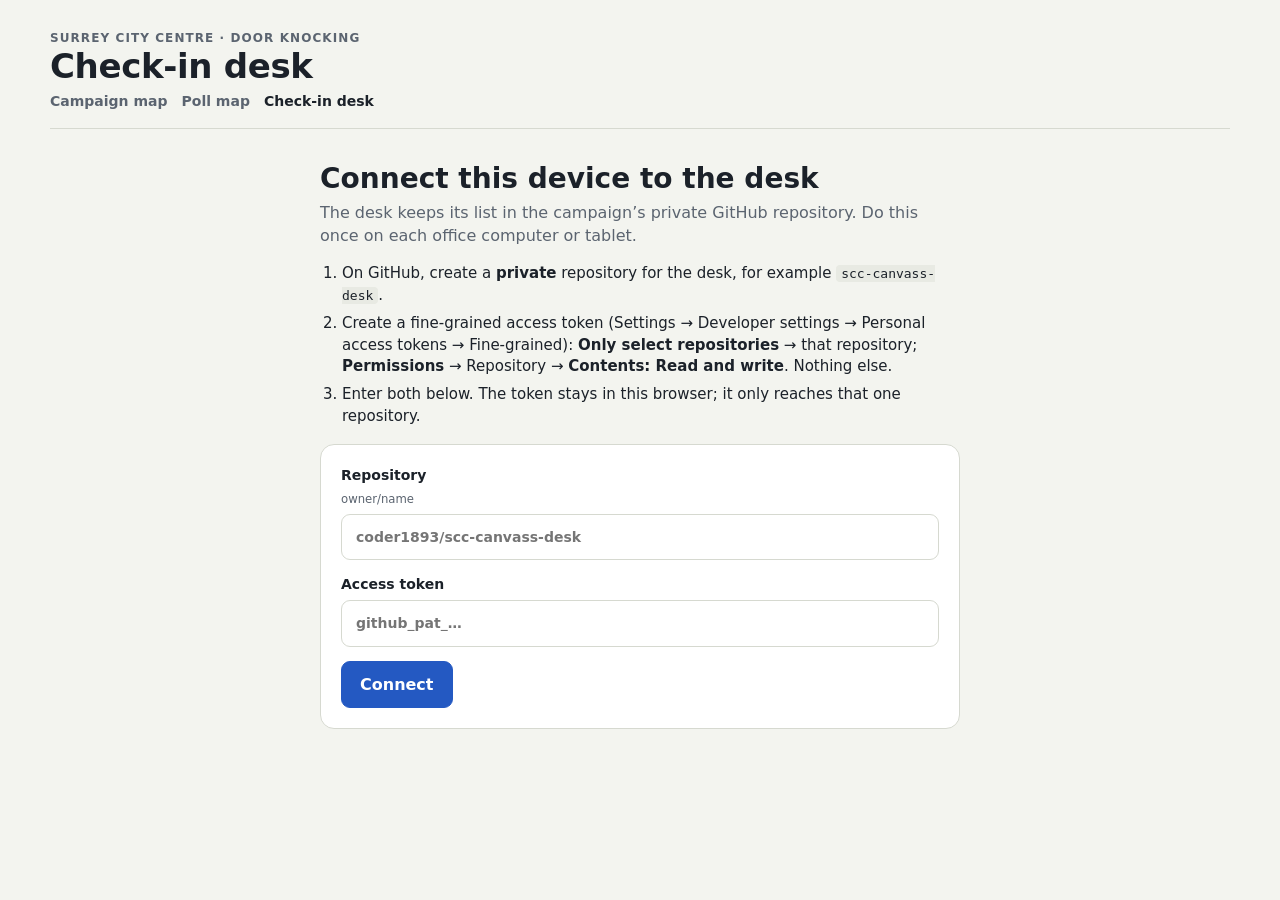
==== desk.html @ 2d64d7aa "Compact routes with a walking cap, and the check-in desk on GitHub Co-Authored-By: Claude Opus 5.5 <" ====
<!doctype html>
<html lang="en">
<head>
<meta charset="utf-8">
<meta name="viewport" content="width=device-width, initial-scale=1, viewport-fit=cover">
<meta name="robots" content="noindex, nofollow">
<!-- The desk talks to GitHub's API only (to read and save the desk file in the campaign's private repository); nothing else
     may leave the page. -->
<meta http-equiv="Content-Security-Policy" content="default-src 'none'; script-src 'self'; style-src 'self' 'unsafe-inline' https://fonts.googleapis.com; font-src https://fonts.gstatic.com; img-src 'self' data:; connect-src https://api.github.com; form-action 'none'; base-uri 'none'">
<title>City Centre Check-In</title>
<link rel="preconnect" href="https://fonts.googleapis.com">
<link rel="preconnect" href="https://fonts.gstatic.com" crossorigin>
<link rel="stylesheet" href="https://fonts.googleapis.com/css2?family=Archivo:wdth,wght@62..125,500..900&family=IBM+Plex+Sans+Condensed:wght@400;500;600;700&display=swap">
<style>
/* Layout: an office kiosk. One calm column for volunteers (name in, route out), and a wide board for the coordinator.
   Same family as the campaign maps: ink on paper, campaign blue for "out", gold for the GOTV plan, green for done. */
:root {
  --paper: #f3f4ef; --card: #ffffff; --ink: #1b2129; --muted: #5b6470; --rule: #d6d9d0; --soft: #e8eae3;
  --blue: #2459c2; --blue-soft: #dfe8fa; --gold: #c99a06; --gold-soft: #f6ecc9; --green: #1d7a44; --green-soft: #dcefe2; --red: #b3261e;
  --display: "Archivo", "Arial Narrow", system-ui, sans-serif;
  --body: "IBM Plex Sans Condensed", "Arial Narrow", "Roboto Condensed", system-ui, sans-serif;
}
@media (prefers-color-scheme: dark) {
  :root:not([data-theme="light"]) {
    --paper: #12161c; --card: #1a1f26; --ink: #e8ebef; --muted: #9ba4af; --rule: #2e353e; --soft: #232931;
    --blue: #6f9bf0; --blue-soft: #1d2b46; --gold: #e2b52a; --gold-soft: #3a3115; --green: #4fbf7d; --green-soft: #173323; --red: #ff7a6e;
    color-scheme: dark;
  }
}
:root[data-theme="dark"] {
  --paper: #12161c; --card: #1a1f26; --ink: #e8ebef; --muted: #9ba4af; --rule: #2e353e; --soft: #232931;
  --blue: #6f9bf0; --blue-soft: #1d2b46; --gold: #e2b52a; --gold-soft: #3a3115; --green: #4fbf7d; --green-soft: #173323; --red: #ff7a6e;
  color-scheme: dark;
}
[hidden] { display: none !important; }
body { background: var(--paper); color: var(--ink); font: 400 16px/1.45 var(--body); -webkit-font-smoothing: antialiased; }
.wrap { max-width: 1180px; margin: 0 auto; padding-inline: 20px; padding-block: 0 48px; }
button, input, select, textarea { font: inherit; color: inherit; }
.num { font-variant-numeric: tabular-nums; }
:focus-visible { outline: 3px solid var(--blue); outline-offset: 2px; }

/* header */
.top { display: flex; flex-wrap: wrap; align-items: end; justify-content: space-between; gap: 12px 24px; padding-block: 22px 16px; border-bottom: 1px solid var(--rule); }
.brand p { margin: 0; font-size: 12px; font-weight: 600; letter-spacing: .09em; text-transform: uppercase; color: var(--muted); }
.brand h1 { margin: 2px 0 0; font: 800 34px/1 var(--display); font-stretch: 112%; letter-spacing: -.01em; }
.maps-nav { display: flex; flex-wrap: wrap; gap: 2px 14px; margin-top: 8px; font-size: 14px; }
.maps-nav a { color: var(--muted); font-weight: 600; text-decoration: none; }
.maps-nav a:hover { color: var(--ink); text-decoration: underline; }
.maps-nav a[aria-current="page"] { color: var(--ink); }
.setup { max-width: 640px; margin: 34px auto 0; display: grid; gap: 16px; }
.setup ol { margin: 0; padding-left: 22px; display: grid; gap: 6px; }
.setup code { font: 13px ui-monospace, monospace; padding: 1px 5px; border-radius: 4px; background: var(--soft); }
.tabs { display: flex; gap: 4px; padding: 4px; border-radius: 10px; background: var(--card); border: 1px solid var(--rule); }
.tabs button { all: unset; cursor: pointer; padding: 8px 16px; border-radius: 7px; font-weight: 700; color: var(--muted); }
.tabs button[aria-selected="true"] { background: var(--ink); color: var(--paper); }
.tabs button:focus-visible { outline: 3px solid var(--blue); }
.banner { margin-top: 16px; padding: 12px 16px; border-radius: 10px; background: var(--gold-soft); border: 1px solid var(--gold); font-size: 15px; }
.banner:empty { display: none; }

/* buttons and fields */
.btn { display: inline-flex; align-items: center; justify-content: center; gap: 8px; padding: 11px 18px; border-radius: 9px; border: 1px solid var(--rule);
  background: var(--card); font-weight: 700; cursor: pointer; min-height: 46px; box-sizing: border-box; }
.btn:hover { border-color: var(--muted); }
.btn.primary { background: var(--ink); border-color: var(--ink); color: var(--paper); }
.btn.go { background: var(--blue); border-color: var(--blue); color: #fff; }
.btn.small { min-height: 34px; padding: 6px 12px; font-size: 14px; }
.btn.quiet { background: transparent; border-color: transparent; color: var(--muted); }
.btn:disabled { opacity: .5; cursor: progress; }
label.field { display: grid; gap: 6px; font-weight: 600; font-size: 14px; }
label.field input, label.field textarea { padding: 12px 14px; border-radius: 9px; border: 1px solid var(--rule); background: var(--card); min-width: 0; }
label.field small { font-weight: 400; color: var(--muted); }
.row { display: flex; flex-wrap: wrap; gap: 10px; align-items: center; }

/* volunteer side */
.kiosk { max-width: 600px; margin: 34px auto 0; display: grid; gap: 22px; }
.kiosk h2 { margin: 0; font: 800 30px/1.1 var(--display); font-stretch: 104%; text-wrap: balance; }
.kiosk .lead { margin: 0; color: var(--muted); font-size: 17px; }
.namebox { display: grid; grid-template-columns: 1fr auto; gap: 10px; }
.namebox input { font-size: 22px; padding: 14px 16px; border-radius: 12px; border: 2px solid var(--ink); background: var(--card); min-width: 0; }
.namebox .btn { font-size: 18px; padding-inline: 24px; }
.ticket { display: grid; gap: 14px; padding: 24px; border-radius: 16px; background: var(--card); border: 2px solid var(--ink); box-shadow: 0 10px 30px rgb(0 0 0 / .08); }
.ticket .for { margin: 0; font-size: 15px; color: var(--muted); }
.ticket .code { margin: 0; font: 900 76px/.9 var(--display); font-stretch: 86%; letter-spacing: -.02em; }
.ticket .where { margin: 0; font-size: 18px; font-weight: 600; }
.facts { display: grid; grid-template-columns: repeat(3, minmax(0, 1fr)); gap: 10px; }
.facts div { padding: 10px 12px; border-radius: 10px; background: var(--soft); }
.facts b { display: block; font: 800 24px/1.1 var(--display); font-variant-numeric: tabular-nums; }
.facts span { font-size: 13px; color: var(--muted); }
.ticket .streets { margin: 0; font-size: 15px; }
.ticket .pick { margin: 0; padding: 12px 14px; border-radius: 10px; background: var(--gold-soft); font-size: 16px; }
.note { color: var(--muted); font-size: 14px; margin: 0; }
.choice { display: grid; gap: 8px; }
.choice button { text-align: left; justify-content: flex-start; }
.form { display: grid; gap: 14px; padding: 20px; border-radius: 14px; background: var(--card); border: 1px solid var(--rule); }
.form .three { display: grid; grid-template-columns: repeat(3, minmax(0, 1fr)); gap: 10px; }
.seg { display: inline-flex; gap: 4px; padding: 4px; border-radius: 10px; background: var(--soft); flex-wrap: wrap; }
.seg button { all: unset; cursor: pointer; padding: 9px 14px; border-radius: 7px; font-weight: 700; color: var(--muted); }
.seg button[aria-pressed="true"] { background: var(--card); color: var(--ink); box-shadow: 0 1px 3px rgb(0 0 0 / .15); }
.seg button:focus-visible { outline: 3px solid var(--blue); }
.err { color: var(--red); font-weight: 600; margin: 0; }
.err:empty { display: none; }

/* board */
.board { display: grid; gap: 26px; margin-top: 24px; }
.stats { display: grid; grid-template-columns: repeat(auto-fit, minmax(150px, 1fr)); gap: 12px; }
.stat { padding: 14px 16px; border-radius: 12px; background: var(--card); border: 1px solid var(--rule); }
.stat b { display: block; font: 800 32px/1 var(--display); font-variant-numeric: tabular-nums; }
.stat span { font-size: 13px; color: var(--muted); }
.bar { display: flex; height: 10px; border-radius: 5px; overflow: hidden; background: var(--soft); margin-top: 10px; gap: 2px; }
.bar i { display: block; height: 100%; }
.section-head { display: flex; flex-wrap: wrap; justify-content: space-between; align-items: baseline; gap: 8px 16px; }
.section-head h2 { margin: 0; font: 800 20px/1.2 var(--display); }
.switch { display: inline-flex; align-items: center; gap: 10px; cursor: pointer; font-weight: 600; font-size: 15px; }
.switch input { width: 20px; height: 20px; accent-color: var(--ink); }
.polls { display: grid; grid-template-columns: repeat(auto-fill, minmax(92px, 1fr)); gap: 8px; }
.pchip { padding: 8px 10px; border-radius: 9px; border: 1px solid var(--rule); background: var(--card); font-size: 13px; min-width: 0; }
.pchip b { display: block; font: 800 17px/1.1 var(--display); }
.pchip span { display: block; color: var(--muted); overflow: hidden; text-overflow: ellipsis; white-space: nowrap; }
.pchip.out { background: var(--blue-soft); border-color: var(--blue); }
.pchip.done { background: var(--green-soft); border-color: var(--green); }
.pchip.part { background: var(--gold-soft); border-color: var(--gold); }
.legend { display: flex; flex-wrap: wrap; gap: 6px 16px; font-size: 13px; color: var(--muted); }
.legend i { display: inline-block; width: 11px; height: 11px; border-radius: 3px; margin-right: 5px; vertical-align: -1px; border: 1px solid var(--rule); }
.table-wrap { overflow-x: auto; border-radius: 12px; border: 1px solid var(--rule); background: var(--card); }
table { width: 100%; border-collapse: collapse; font-size: 15px; }
th { text-align: left; font-size: 12px; font-weight: 700; letter-spacing: .06em; text-transform: uppercase; color: var(--muted); padding: 10px 12px; border-bottom: 1px solid var(--rule); white-space: nowrap; }
td { padding: 10px 12px; border-bottom: 1px solid var(--soft); vertical-align: middle; }
tr.group td { background: var(--soft); font-weight: 700; font-size: 13px; letter-spacing: .04em; text-transform: uppercase; color: var(--muted); padding-block: 7px; }
td.code { font: 800 18px/1 var(--display); white-space: nowrap; }
td.acts { white-space: nowrap; text-align: right; }
.pill { display: inline-flex; align-items: center; gap: 6px; padding: 3px 10px; border-radius: 999px; font-size: 13px; font-weight: 700; white-space: nowrap; border: 1px solid var(--rule); }
.pill::before { content: ""; width: 8px; height: 8px; border-radius: 50%; background: currentColor; }
.pill.open { color: var(--muted); }
.pill.out { color: var(--blue); background: var(--blue-soft); border-color: transparent; }
.pill.done { color: var(--green); background: var(--green-soft); border-color: transparent; }
.pill.part { color: var(--ink); background: var(--gold-soft); border-color: transparent; }
.who { display: block; font-size: 13px; color: var(--muted); }
.log { list-style: none; margin: 0; padding: 0; display: grid; gap: 6px; font-size: 14px; }
.log li { display: grid; grid-template-columns: 70px 1fr; gap: 10px; }
.log time { color: var(--muted); font-variant-numeric: tabular-nums; }
details.admin { padding: 14px 16px; border-radius: 12px; background: var(--card); border: 1px solid var(--rule); }
details.admin summary { cursor: pointer; font-weight: 700; }
details.admin textarea { width: 100%; box-sizing: border-box; min-height: 120px; font: 13px/1.4 ui-monospace, monospace; }
.empty { padding: 28px; border-radius: 14px; border: 1px dashed var(--muted); background: var(--card); display: grid; gap: 8px; }
.empty h2 { margin: 0; font: 800 22px/1.2 var(--display); }

/* overlay for board actions */
.overlay { position: fixed; inset: 0; z-index: 20; background: rgb(0 0 0 / .45); display: grid; place-items: center; padding: 16px; }
.overlay .form { width: min(520px, 100%); box-shadow: 0 20px 60px rgb(0 0 0 / .35); }
.overlay h3 { margin: 0; font: 800 22px/1.2 var(--display); }

@media (max-width: 640px) {
  .brand h1 { font-size: 26px; }
  .ticket .code { font-size: 58px; }
  .facts, .form .three { grid-template-columns: 1fr 1fr; }
  .namebox { grid-template-columns: 1fr; }
  td, th { padding-inline: 8px; }
}
@media (prefers-reduced-motion: reduce) { * { transition: none !important; } }
</style>
</head>
<body>
<div class="wrap">
  <header class="top">
    <div class="brand">
      <p>Surrey City Centre · door knocking</p>
      <h1>Check-in desk</h1>
      <nav class="maps-nav" aria-label="Maps"><a href="index.html">Campaign map</a><a href="polls.html">Poll map</a><a href="desk.html" aria-current="page">Check-in desk</a></nav>
    </div>
    <div class="tabs" role="tablist" aria-label="Sections">
      <button type="button" role="tab" id="tab-checkin" aria-selected="true" aria-controls="checkin">Volunteers</button>
      <button type="button" role="tab" id="tab-board" aria-selected="false" aria-controls="board" tabindex="-1">Board</button>
    </div>
  </header>
  <p class="banner" id="banner" role="status"></p>
  <div class="setup" id="setup" hidden></div>

  <main id="main">
    <section id="checkin" role="tabpanel" aria-labelledby="tab-checkin">
      <div class="kiosk" id="kiosk" aria-live="polite"></div>
    </section>
    <section id="board" role="tabpanel" aria-labelledby="tab-board" hidden>
      <div class="board" id="boardBody"></div>
    </section>
  </main>
</div>
<div class="overlay" id="overlay" hidden></div>

<script src="desk.js"></script>
</body>
</html>
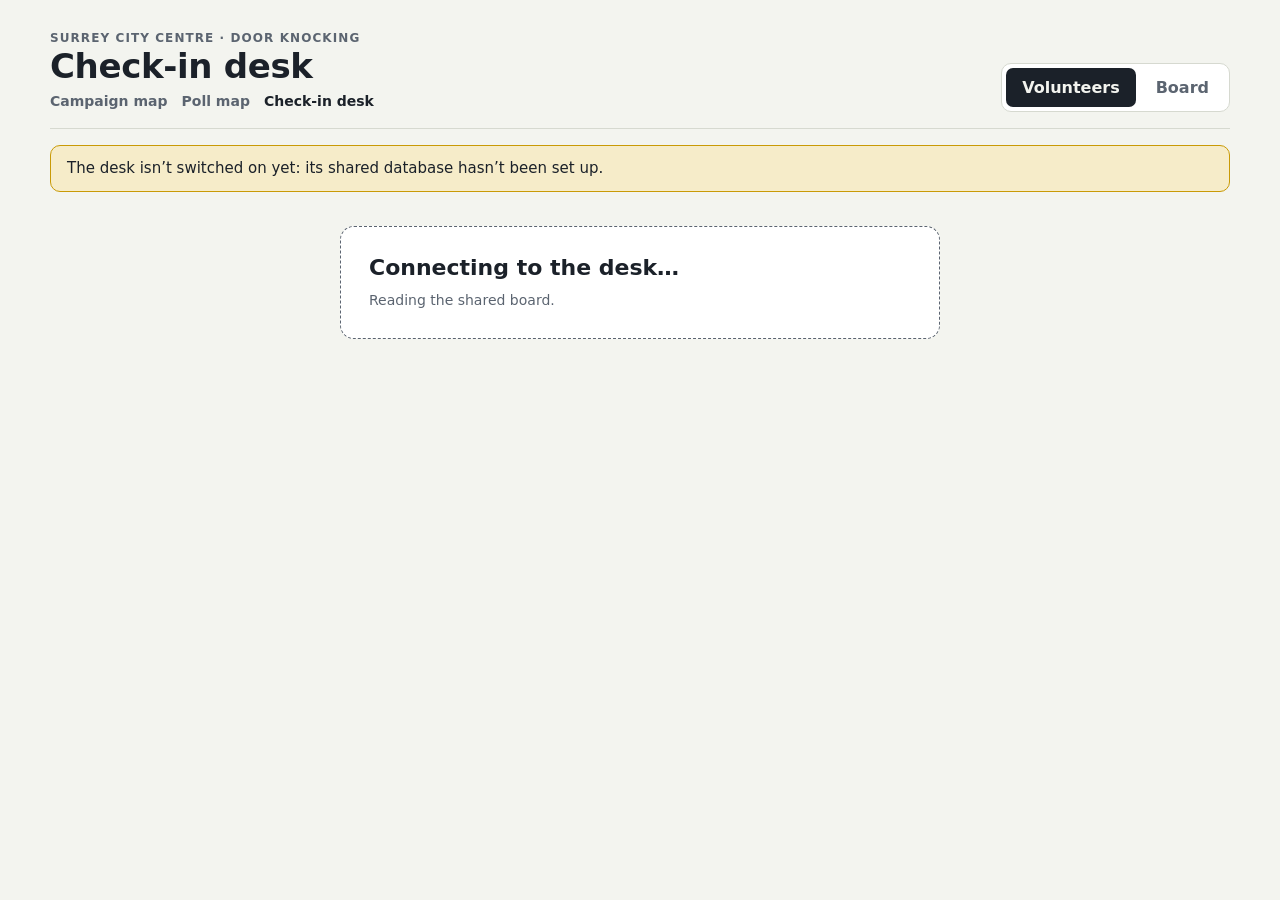
==== commit 14295b91: "Check-in desk: shared board in Firebase, no setup on any laptop Co-Authored-By: Claude Opus 5.5 (1M " ====
--- a/desk.html
+++ b/desk.html
@@ -4,9 +4,9 @@
 <meta charset="utf-8">
 <meta name="viewport" content="width=device-width, initial-scale=1, viewport-fit=cover">
 <meta name="robots" content="noindex, nofollow">
-<!-- The desk talks to GitHub's API only (to read and save the desk file in the campaign's private repository); nothing else
-     may leave the page. -->
-<meta http-equiv="Content-Security-Policy" content="default-src 'none'; script-src 'self'; style-src 'self' 'unsafe-inline' https://fonts.googleapis.com; font-src https://fonts.gstatic.com; img-src 'self' data:; connect-src https://api.github.com; form-action 'none'; base-uri 'none'">
+<!-- The desk talks only to the campaign's Firebase Realtime Database (the shared board; no voter data); nothing else may leave
+     the page. Firebase's long-polling fallback loads scripts from the database host, so script-src names it too. -->
+<meta http-equiv="Content-Security-Policy" content="default-src 'none'; script-src 'self' https://*.firebaseio.com https://*.firebasedatabase.app; style-src 'self' 'unsafe-inline' https://fonts.googleapis.com; font-src https://fonts.gstatic.com; img-src 'self' data:; connect-src https://*.firebaseio.com wss://*.firebaseio.com https://*.firebasedatabase.app wss://*.firebasedatabase.app; frame-src https://*.firebaseio.com https://*.firebasedatabase.app; form-action 'none'; base-uri 'none'">
 <title>City Centre Check-In</title>
 <link rel="preconnect" href="https://fonts.googleapis.com">
 <link rel="preconnect" href="https://fonts.gstatic.com" crossorigin>
@@ -47,9 +47,6 @@
 .maps-nav a { color: var(--muted); font-weight: 600; text-decoration: none; }
 .maps-nav a:hover { color: var(--ink); text-decoration: underline; }
 .maps-nav a[aria-current="page"] { color: var(--ink); }
-.setup { max-width: 640px; margin: 34px auto 0; display: grid; gap: 16px; }
-.setup ol { margin: 0; padding-left: 22px; display: grid; gap: 6px; }
-.setup code { font: 13px ui-monospace, monospace; padding: 1px 5px; border-radius: 4px; background: var(--soft); }
 .tabs { display: flex; gap: 4px; padding: 4px; border-radius: 10px; background: var(--card); border: 1px solid var(--rule); }
 .tabs button { all: unset; cursor: pointer; padding: 8px 16px; border-radius: 7px; font-weight: 700; color: var(--muted); }
 .tabs button[aria-selected="true"] { background: var(--ink); color: var(--paper); }
@@ -173,7 +170,6 @@
     </div>
   </header>
   <p class="banner" id="banner" role="status"></p>
-  <div class="setup" id="setup" hidden></div>
 
   <main id="main">
     <section id="checkin" role="tabpanel" aria-labelledby="tab-checkin">
@@ -186,6 +182,9 @@
 </div>
 <div class="overlay" id="overlay" hidden></div>
 
+<script src="vendor/firebase-app-compat.js"></script>
+<script src="vendor/firebase-database-compat.js"></script>
+<script src="desk-config.js"></script>
 <script src="desk.js"></script>
 </body>
 </html>
